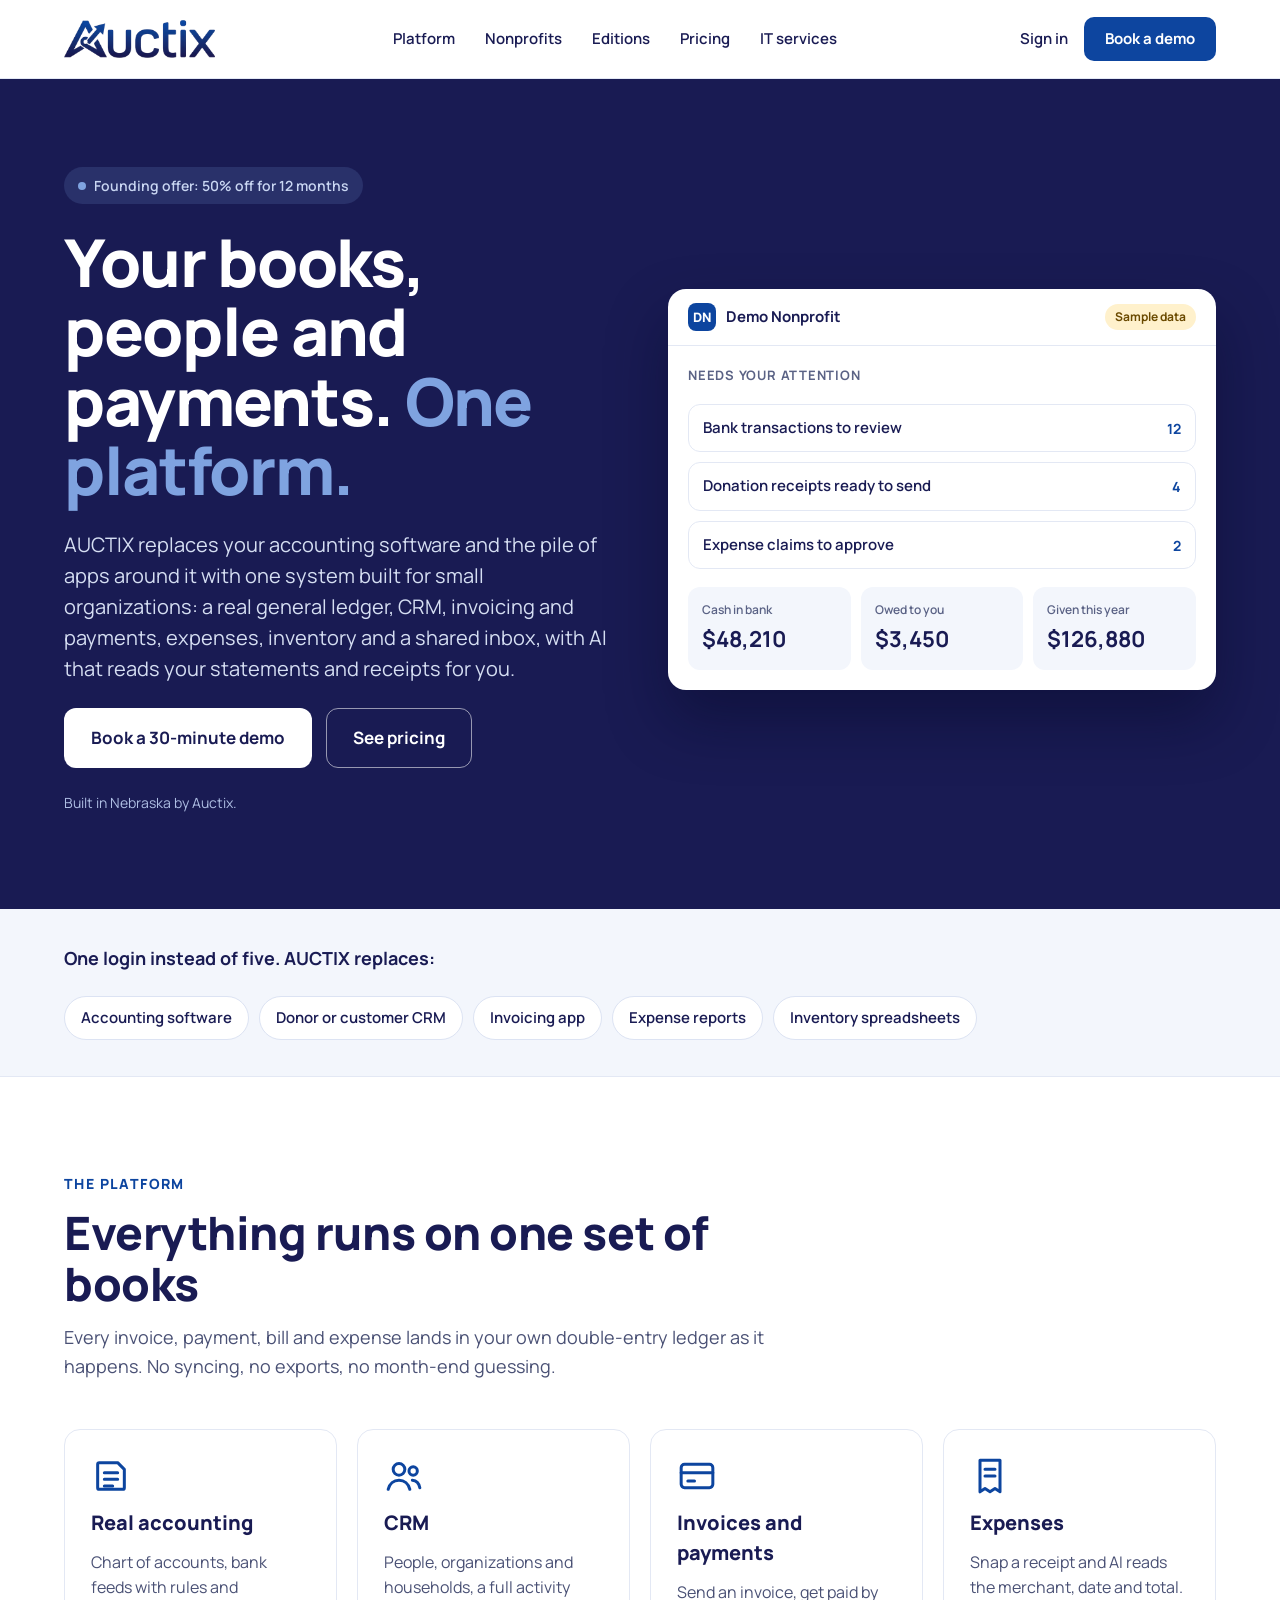
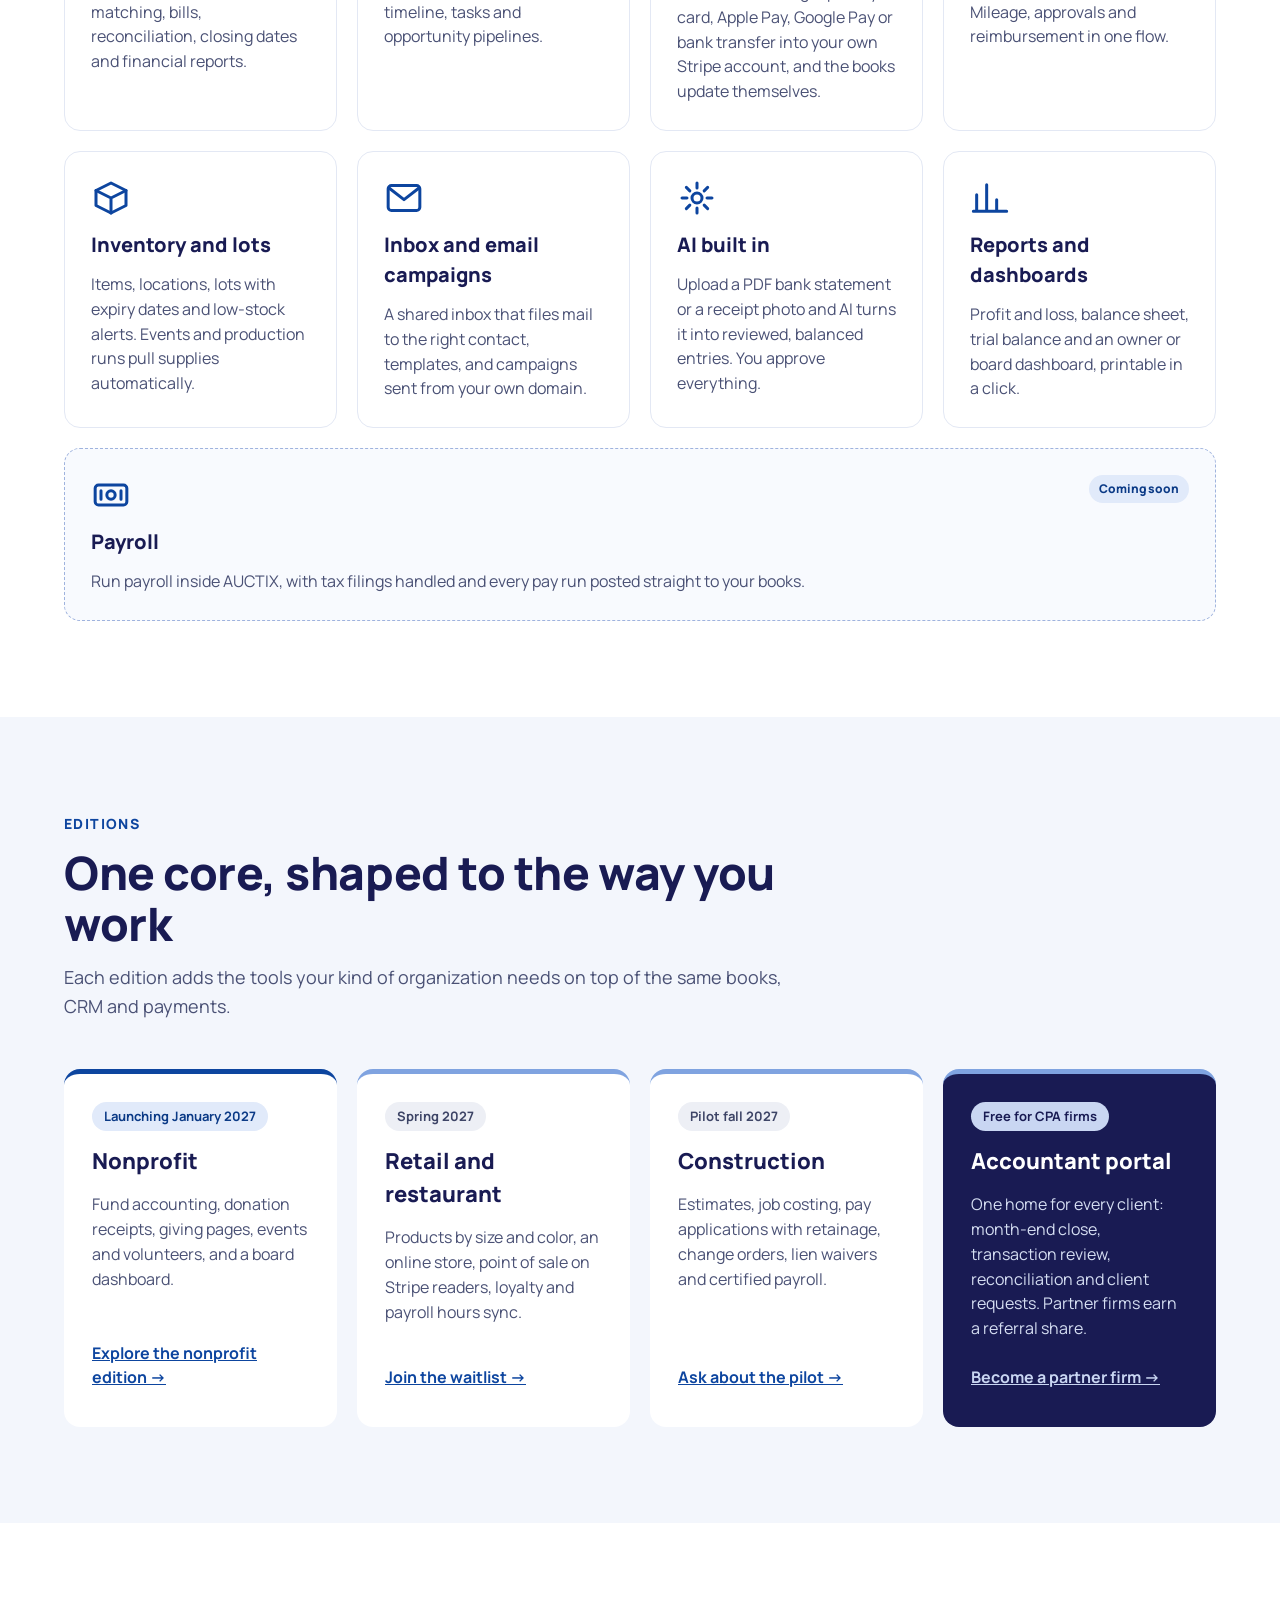
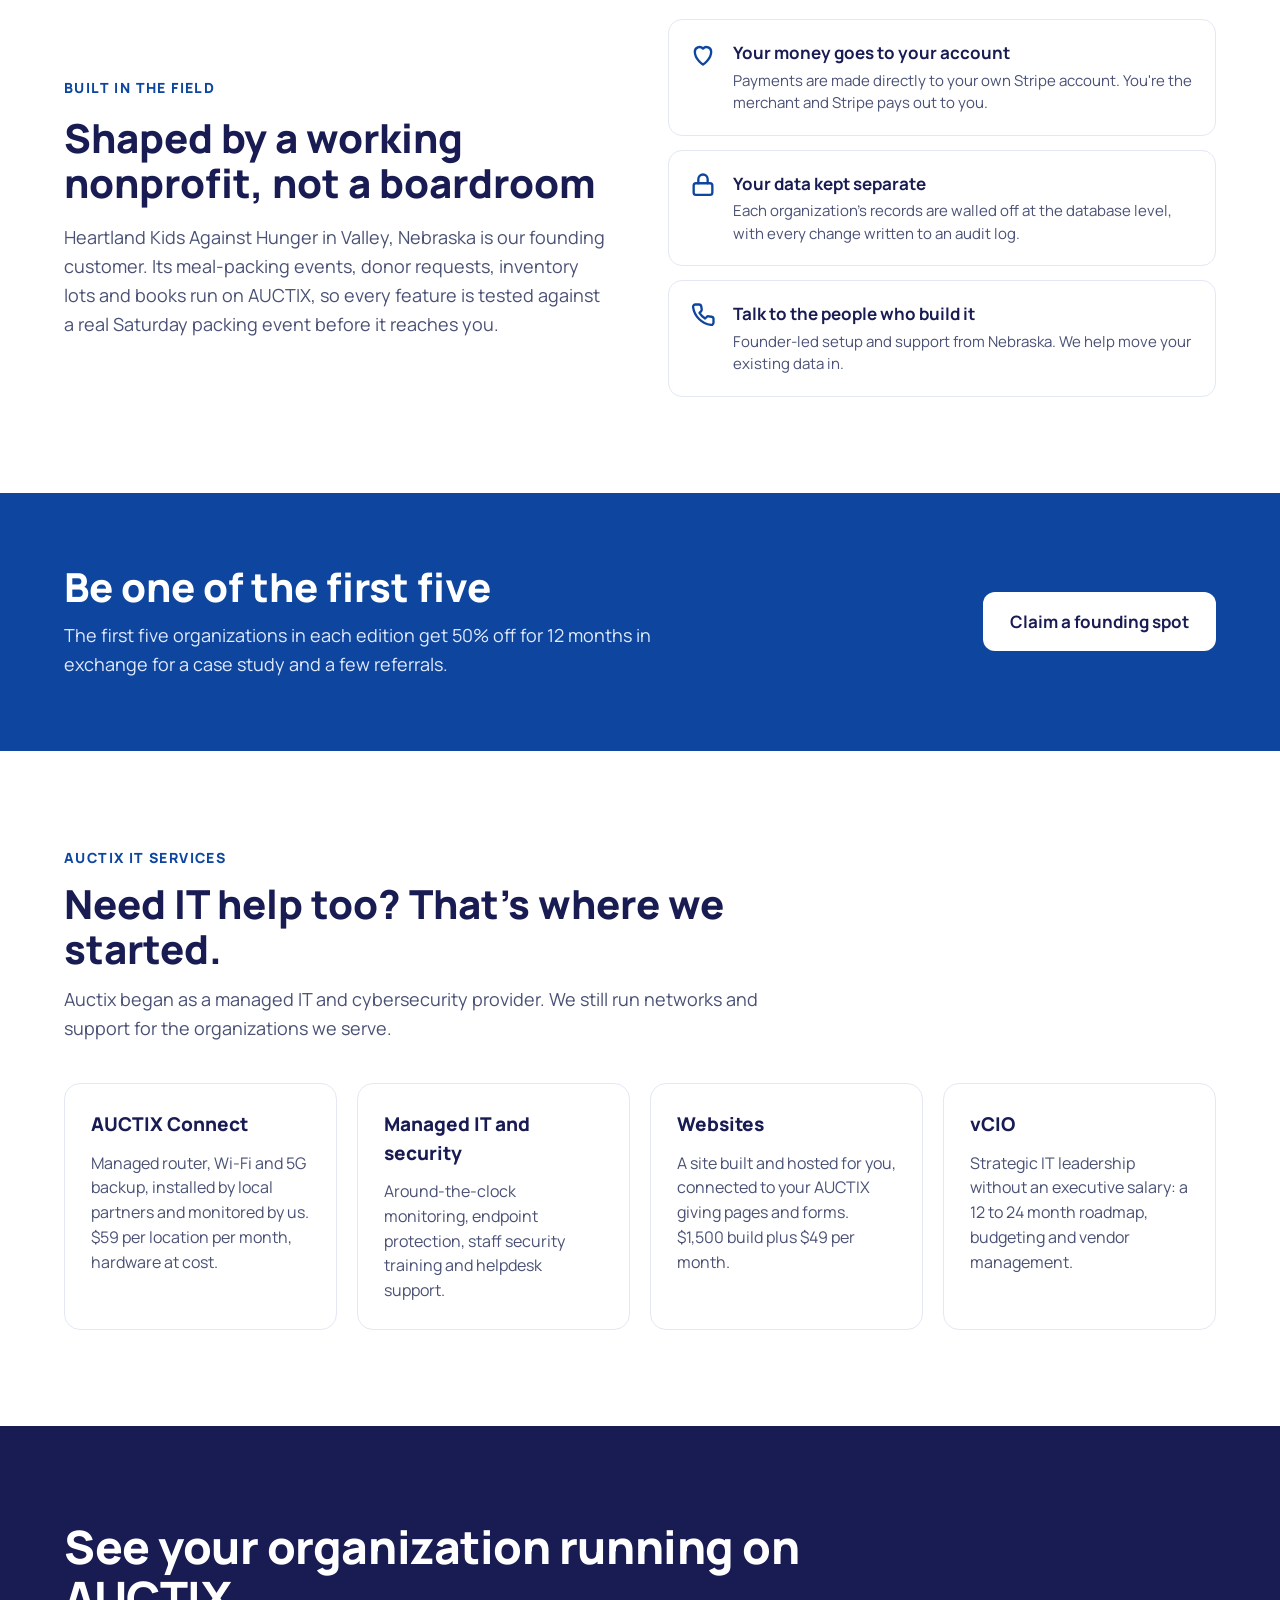
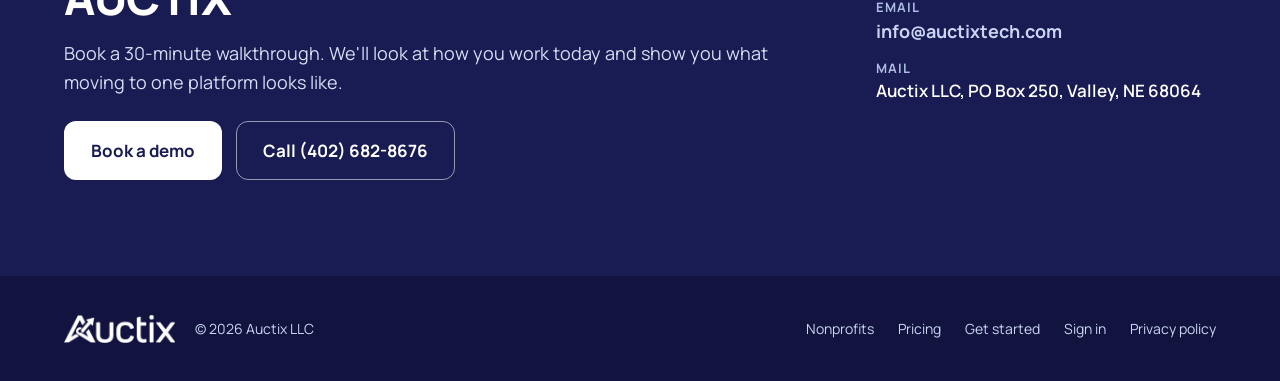
==== index.html @ 857198c6 "auctixtech.com: AUCTIX marketing site Static site converted from the approved design canvas: home, n" ====
<!doctype html>
<html lang="en">
<head>
<meta charset="utf-8">
<meta name="viewport" content="width=device-width, initial-scale=1">
<title>AUCTIX: accounting, CRM and payments in one platform</title>
<meta name="description" content="AUCTIX replaces your accounting software and the apps around it: a real general ledger, CRM, invoicing and payments, expenses, inventory and a shared inbox, built for nonprofits and small businesses.">
<link rel="canonical" href="https://auctixtech.com/">
<meta property="og:type" content="website">
<meta property="og:site_name" content="AUCTIX">
<meta property="og:title" content="AUCTIX: your books, people and payments in one platform">
<meta property="og:description" content="Accounting, CRM, invoicing, expenses and inventory for nonprofits and small businesses.">
<meta property="og:url" content="https://auctixtech.com/">
<meta property="og:image" content="https://auctixtech.com/assets/img/og-image.png">
<meta name="twitter:card" content="summary_large_image">
<link rel="icon" type="image/png" sizes="32x32" href="/assets/img/favicon-32.png">
<link rel="apple-touch-icon" href="/assets/img/apple-touch-icon.png">
<link rel="preconnect" href="https://fonts.googleapis.com">
<link rel="preconnect" href="https://fonts.gstatic.com" crossorigin>
<link href="https://fonts.googleapis.com/css2?family=Manrope:wght@400;500;600;700;800&display=swap" rel="stylesheet">
<link rel="stylesheet" href="/assets/css/site.css">
</head>
<body>
<a class="skip" href="#main">Skip to content</a>
<header class="site-header">
  <div class="container">
    <a class="brand" href="/" aria-label="Auctix home"><img src="/assets/img/auctix-logo.png" alt="Auctix" width="151" height="38"></a>
    <nav class="main-nav" aria-label="Main">
      <a href="#platform">Platform</a>
      <a href="/nonprofits">Nonprofits</a>
      <a href="#editions">Editions</a>
      <a href="/pricing">Pricing</a>
      <a href="#it">IT services</a>
    </nav>
    <div class="header-actions">
      <a class="signin" href="https://app.auctixtech.com">Sign in</a>
      <a class="btn btn--primary" href="mailto:info@auctixtech.com?subject=AUCTIX%20demo">Book a demo</a>
    </div>
  </div>
</header>

<main id="main">
<section class="section--navy hero">
  <div class="container split">
    <div class="hero-copy">
      <span class="pill">Founding offer: 50% off for 12 months</span>
      <h1 class="h1">Your books, people and payments. <span class="accent">One platform.</span></h1>
      <p class="lead--hero">AUCTIX replaces your accounting software and the pile of apps around it with one system built for small organizations: a real general ledger, CRM, invoicing and payments, expenses, inventory and a shared inbox, with AI that reads your statements and receipts for you.</p>
      <div class="actions">
        <a class="btn btn--white btn--lg" href="mailto:info@auctixtech.com?subject=AUCTIX%20demo">Book a 30-minute demo</a>
        <a class="btn btn--ghost btn--lg" href="/pricing">See pricing</a>
      </div>
      <p class="small">Built in Nebraska by Auctix.</p>
    </div>
    <div>
      <div class="mock" role="img" aria-label="Example AUCTIX home screen with sample data">
        <div class="mock-top">
          <div class="mock-org"><span>DN</span>Demo Nonprofit</div>
          <span class="mock-sample">Sample data</span>
        </div>
        <div class="mock-body">
          <div class="mock-label">Needs your attention</div>
          <div class="stack" style="gap:10px">
            <div class="mock-item">Bank transactions to review <b>12</b></div>
            <div class="mock-item">Donation receipts ready to send <b>4</b></div>
            <div class="mock-item">Expense claims to approve <b>2</b></div>
          </div>
          <div class="mock-stats">
            <div class="mock-stat"><small>Cash in bank</small><strong>$48,210</strong></div>
            <div class="mock-stat"><small>Owed to you</small><strong>$3,450</strong></div>
            <div class="mock-stat"><small>Given this year</small><strong>$126,880</strong></div>
          </div>
        </div>
      </div>
    </div>
  </div>
</section>

<section class="section--tint replaces">
  <div class="container between">
    <p>One login instead of five. AUCTIX replaces:</p>
    <div class="tags">
      <span class="tag">Accounting software</span>
      <span class="tag">Donor or customer CRM</span>
      <span class="tag">Invoicing app</span>
      <span class="tag">Expense reports</span>
      <span class="tag">Inventory spreadsheets</span>
    </div>
  </div>
</section>

<section class="section" id="platform">
  <div class="container stack-lg">
    <div class="stack intro">
      <div class="eyebrow">The platform</div>
      <h2 class="h2">Everything runs on one set of books</h2>
      <p class="lead">Every invoice, payment, bill and expense lands in your own double-entry ledger as it happens. No syncing, no exports, no month-end guessing.</p>
    </div>
    <div class="row">
      <div class="card">
        <svg class="icon" viewBox="0 0 24 24" fill="none" stroke="#0D459F" stroke-width="1.8" stroke-linecap="round" stroke-linejoin="round" aria-hidden="true"><path d="M4 19V5a1 1 0 0 1 1-1h11l4 4v11a1 1 0 0 1-1 1H5a1 1 0 0 1-1-1z"/><path d="M8 10h8M8 14h8M8 18h5"/></svg>
        <h3 class="h3">Real accounting</h3>
        <p>Chart of accounts, bank feeds with rules and matching, bills, reconciliation, closing dates and financial reports.</p>
      </div>
      <div class="card">
        <svg class="icon" viewBox="0 0 24 24" fill="none" stroke="#0D459F" stroke-width="1.8" stroke-linecap="round" stroke-linejoin="round" aria-hidden="true"><circle cx="9" cy="8" r="3.5"/><path d="M2.5 20c.8-3.5 3.4-5.5 6.5-5.5s5.7 2 6.5 5.5"/><circle cx="17.5" cy="9" r="2.5"/><path d="M17 14.5c2.3.2 4 1.8 4.5 4.5"/></svg>
        <h3 class="h3">CRM</h3>
        <p>People, organizations and households, a full activity timeline, tasks and opportunity pipelines.</p>
      </div>
      <div class="card">
        <svg class="icon" viewBox="0 0 24 24" fill="none" stroke="#0D459F" stroke-width="1.8" stroke-linecap="round" stroke-linejoin="round" aria-hidden="true"><rect x="2.5" y="5" width="19" height="14" rx="2"/><path d="M2.5 10h19M6.5 15h4"/></svg>
        <h3 class="h3">Invoices and payments</h3>
        <p>Send an invoice, get paid by card, Apple Pay, Google Pay or bank transfer into your own Stripe account, and the books update themselves.</p>
      </div>
      <div class="card">
        <svg class="icon" viewBox="0 0 24 24" fill="none" stroke="#0D459F" stroke-width="1.8" stroke-linecap="round" stroke-linejoin="round" aria-hidden="true"><path d="M6 2.5h12v19l-3-2-3 2-3-2-3 2z"/><path d="M9 8h6M9 12h6"/></svg>
        <h3 class="h3">Expenses</h3>
        <p>Snap a receipt and AI reads the merchant, date and total. Mileage, approvals and reimbursement in one flow.</p>
      </div>
      <div class="card">
        <svg class="icon" viewBox="0 0 24 24" fill="none" stroke="#0D459F" stroke-width="1.8" stroke-linecap="round" stroke-linejoin="round" aria-hidden="true"><path d="M3 7.5 12 3l9 4.5v9L12 21l-9-4.5z"/><path d="M3 7.5 12 12l9-4.5M12 12v9"/></svg>
        <h3 class="h3">Inventory and lots</h3>
        <p>Items, locations, lots with expiry dates and low-stock alerts. Events and production runs pull supplies automatically.</p>
      </div>
      <div class="card">
        <svg class="icon" viewBox="0 0 24 24" fill="none" stroke="#0D459F" stroke-width="1.8" stroke-linecap="round" stroke-linejoin="round" aria-hidden="true"><rect x="2.5" y="4.5" width="19" height="15" rx="2"/><path d="m3 6 9 7 9-7"/></svg>
        <h3 class="h3">Inbox and email campaigns</h3>
        <p>A shared inbox that files mail to the right contact, templates, and campaigns sent from your own domain.</p>
      </div>
      <div class="card">
        <svg class="icon" viewBox="0 0 24 24" fill="none" stroke="#0D459F" stroke-width="1.8" stroke-linecap="round" stroke-linejoin="round" aria-hidden="true"><path d="M12 3v3M12 18v3M3 12h3M18 12h3M5.6 5.6l2.1 2.1M16.3 16.3l2.1 2.1M5.6 18.4l2.1-2.1M16.3 7.7l2.1-2.1"/><circle cx="12" cy="12" r="3"/></svg>
        <h3 class="h3">AI built in</h3>
        <p>Upload a PDF bank statement or a receipt photo and AI turns it into reviewed, balanced entries. You approve everything.</p>
      </div>
      <div class="card">
        <svg class="icon" viewBox="0 0 24 24" fill="none" stroke="#0D459F" stroke-width="1.8" stroke-linecap="round" stroke-linejoin="round" aria-hidden="true"><path d="M4 20V10M10 20V4M16 20v-7M22 20H2"/></svg>
        <h3 class="h3">Reports and dashboards</h3>
        <p>Profit and loss, balance sheet, trial balance and an owner or board dashboard, printable in a click.</p>
      </div>
      <div class="card card--soon">
        <div class="card-head">
          <svg class="icon" viewBox="0 0 24 24" fill="none" stroke="#0D459F" stroke-width="1.8" stroke-linecap="round" stroke-linejoin="round" aria-hidden="true"><rect x="2.5" y="6" width="19" height="12" rx="2"/><circle cx="12" cy="12" r="2.5"/><path d="M6 9.5v5M18 9.5v5"/></svg>
          <span class="chip chip--soon">Coming soon</span>
        </div>
        <h3 class="h3">Payroll</h3>
        <p>Run payroll inside AUCTIX, with tax filings handled and every pay run posted straight to your books.</p>
      </div>
    </div>
  </div>
</section>

<section class="section section--tint" id="editions">
  <div class="container stack-lg">
    <div class="stack intro">
      <div class="eyebrow">Editions</div>
      <h2 class="h2">One core, shaped to the way you work</h2>
      <p class="lead">Each edition adds the tools your kind of organization needs on top of the same books, CRM and payments.</p>
    </div>
    <div class="row">
      <div class="card card--edition is-live">
        <span class="chip">Launching January 2027</span>
        <h3 class="h3" style="font-size:22px">Nonprofit</h3>
        <p>Fund accounting, donation receipts, giving pages, events and volunteers, and a board dashboard.</p>
        <a class="more" href="/nonprofits">Explore the nonprofit edition →</a>
      </div>
      <div class="card card--edition">
        <span class="chip chip--gray">Spring 2027</span>
        <h3 class="h3" style="font-size:22px">Retail and restaurant</h3>
        <p>Products by size and color, an online store, point of sale on Stripe readers, loyalty and payroll hours sync.</p>
        <a class="more" href="mailto:info@auctixtech.com?subject=AUCTIX%20retail%20waitlist">Join the waitlist →</a>
      </div>
      <div class="card card--edition">
        <span class="chip chip--gray">Pilot fall 2027</span>
        <h3 class="h3" style="font-size:22px">Construction</h3>
        <p>Estimates, job costing, pay applications with retainage, change orders, lien waivers and certified payroll.</p>
        <a class="more" href="mailto:info@auctixtech.com?subject=AUCTIX%20construction%20pilot">Ask about the pilot →</a>
      </div>
      <div class="card card--edition is-dark" id="accountants">
        <span class="chip chip--light">Free for CPA firms</span>
        <h3 class="h3" style="font-size:22px">Accountant portal</h3>
        <p>One home for every client: month-end close, transaction review, reconciliation and client requests. Partner firms earn a referral share.</p>
        <a class="more" href="mailto:info@auctixtech.com?subject=AUCTIX%20accountant%20portal">Become a partner firm →</a>
      </div>
    </div>
  </div>
</section>

<section class="section">
  <div class="container split">
    <div class="stack" style="gap:18px">
      <div class="eyebrow">Built in the field</div>
      <h2 class="h2--sm">Shaped by a working nonprofit, not a boardroom</h2>
      <p class="lead">Heartland Kids Against Hunger in Valley, Nebraska is our founding customer. Its meal-packing events, donor requests, inventory lots and books run on AUCTIX, so every feature is tested against a real Saturday packing event before it reaches you.</p>
    </div>
    <div class="stack">
      <div class="feature">
        <svg viewBox="0 0 24 24" fill="none" stroke="#0D459F" stroke-width="2" stroke-linecap="round" stroke-linejoin="round" aria-hidden="true"><path d="M12 21s-7-4.5-7-11a4 4 0 0 1 7-2.6A4 4 0 0 1 19 10c0 6.5-7 11-7 11z"/></svg>
        <div><strong>Your money goes to your account</strong><span>Payments are made directly to your own Stripe account. You're the merchant and Stripe pays out to you.</span></div>
      </div>
      <div class="feature">
        <svg viewBox="0 0 24 24" fill="none" stroke="#0D459F" stroke-width="2" stroke-linecap="round" stroke-linejoin="round" aria-hidden="true"><rect x="4" y="10.5" width="16" height="10" rx="2"/><path d="M8 10.5V7a4 4 0 0 1 8 0v3.5"/></svg>
        <div><strong>Your data kept separate</strong><span>Each organization's records are walled off at the database level, with every change written to an audit log.</span></div>
      </div>
      <div class="feature">
        <svg viewBox="0 0 24 24" fill="none" stroke="#0D459F" stroke-width="2" stroke-linecap="round" stroke-linejoin="round" aria-hidden="true"><path d="M21 15.5v3a2 2 0 0 1-2.2 2A18 18 0 0 1 3.5 5.2 2 2 0 0 1 5.5 3h3a2 2 0 0 1 2 1.7l.4 2.4a2 2 0 0 1-.6 1.8L9 10.2a15 15 0 0 0 4.8 4.8l1.3-1.3a2 2 0 0 1 1.8-.6l2.4.4a2 2 0 0 1 1.7 2z"/></svg>
        <div><strong>Talk to the people who build it</strong><span>Founder-led setup and support from Nebraska. We help move your existing data in.</span></div>
      </div>
    </div>
  </div>
</section>

<section class="section--royal section--sm">
  <div class="container between">
    <div class="stack" style="flex:1 1 520px;gap:12px">
      <h2 class="h2--sm">Be one of the first five</h2>
      <p class="lead" style="color:#E1EAFA;max-width:620px">The first five organizations in each edition get 50% off for 12 months in exchange for a case study and a few referrals.</p>
    </div>
    <a class="btn btn--white btn--lg" href="/get-started">Claim a founding spot</a>
  </div>
</section>

<section class="section" id="it">
  <div class="container stack-lg" style="gap:40px">
    <div class="stack intro">
      <div class="eyebrow">Auctix IT services</div>
      <h2 class="h2--sm">Need IT help too? That's where we started.</h2>
      <p class="lead">Auctix began as a managed IT and cybersecurity provider. We still run networks and support for the organizations we serve.</p>
    </div>
    <div class="row">
      <div class="card"><h3 class="h3" style="font-size:19px">AUCTIX Connect</h3><p>Managed router, Wi-Fi and 5G backup, installed by local partners and monitored by us. $59 per location per month, hardware at cost.</p></div>
      <div class="card"><h3 class="h3" style="font-size:19px">Managed IT and security</h3><p>Around-the-clock monitoring, endpoint protection, staff security training and helpdesk support.</p></div>
      <div class="card"><h3 class="h3" style="font-size:19px">Websites</h3><p>A site built and hosted for you, connected to your AUCTIX giving pages and forms. $1,500 build plus $49 per month.</p></div>
      <div class="card"><h3 class="h3" style="font-size:19px">vCIO</h3><p>Strategic IT leadership without an executive salary: a 12 to 24 month roadmap, budgeting and vendor management.</p></div>
    </div>
  </div>
</section>

<section class="section--navy section">
  <div class="container between" style="gap:48px">
    <div class="stack" style="flex:1 1 480px;gap:16px">
      <h2 class="h2">See your organization running on AUCTIX</h2>
      <p class="lead">Book a 30-minute walkthrough. We'll look at how you work today and show you what moving to one platform looks like.</p>
      <div class="actions" style="padding-top:8px">
        <a class="btn btn--white btn--lg" href="mailto:info@auctixtech.com?subject=AUCTIX%20demo">Book a demo</a>
        <a class="btn btn--ghost btn--lg" href="tel:+14026828676">Call (402) 682-8676</a>
      </div>
    </div>
    <div class="contact-list">
      <div><small>Email</small><a href="mailto:info@auctixtech.com">info@auctixtech.com</a></div>
      <div><small>Mail</small><span>Auctix LLC, PO Box 250, Valley, NE 68064</span></div>
    </div>
  </div>
</section>
</main>

<footer class="site-footer">
  <div class="container">
    <div class="brandline"><img src="/assets/img/auctix-logo-white.png" alt="Auctix" width="111" height="28"><span>© 2026 Auctix LLC</span></div>
    <nav aria-label="Footer">
      <a href="/nonprofits">Nonprofits</a>
      <a href="/pricing">Pricing</a>
      <a href="/get-started">Get started</a>
      <a href="https://app.auctixtech.com">Sign in</a>
      <a href="https://app.auctixtech.com/privacy">Privacy policy</a>
    </nav>
  </div>
</footer>
</body>
</html>
---- assets/css/site.css ----
/* AUCTIX marketing site. Brand: navy #191B53, royal #0D459F, light blue #7FA3E0, Manrope. */
:root {
  --navy: #191B53;
  --navy-deep: #12143F;
  --royal: #0D459F;
  --royal-ink: #0B3A86;
  --sky: #7FA3E0;
  --sky-pale: #C9D6F2;
  --on-navy: #D5DEF2;
  --on-navy-muted: #AEBEE3;
  --ink: #191B53;
  --body: #4A5175;
  --body-strong: #2E3557;
  --muted: #5A6285;
  --line: #E3E8F4;
  --line-strong: #DCE3F3;
  --tint: #F3F6FC;
  --chip: #E1EAFA;
  --radius: 16px;
}

*, *::before, *::after { box-sizing: border-box; }
html { scroll-behavior: smooth; }
body { margin: 0; font-family: 'Manrope', system-ui, -apple-system, 'Segoe UI', sans-serif; color: var(--ink); background: #fff; line-height: 1.5; -webkit-font-smoothing: antialiased; }
img { max-width: 100%; height: auto; display: block; }
a { color: var(--royal); }
a:hover { color: var(--navy); }
h1, h2, h3 { margin: 0; font-weight: 800; }
p { margin: 0; }
:focus-visible { outline: 3px solid var(--sky); outline-offset: 2px; }

.skip { position: absolute; left: -9999px; top: 8px; background: #fff; padding: 10px 14px; border-radius: 8px; z-index: 10; }
.skip:focus { left: 8px; }

.container { max-width: 1200px; margin: 0 auto; padding: 0 24px; }
.section { padding: 96px 0; }
.section--sm { padding: 72px 0; }
.section--tint { background: var(--tint); }
.section--navy { background: var(--navy); color: #fff; }
.section--royal { background: var(--royal); color: #fff; }
.stack { display: flex; flex-direction: column; gap: 14px; }
.stack-lg { display: flex; flex-direction: column; gap: 48px; }
.intro { max-width: 720px; }
.row { display: flex; flex-wrap: wrap; gap: 20px; }
.row > * { flex: 1 1 260px; min-width: 0; }
.row--wide > * { flex-basis: 340px; }
.split { display: flex; flex-wrap: wrap; gap: 56px; align-items: center; }
.split > * { flex: 1 1 420px; min-width: 0; }
.between { display: flex; flex-wrap: wrap; align-items: center; justify-content: space-between; gap: 24px; }
.actions { display: flex; flex-wrap: wrap; gap: 14px; }

.eyebrow { font-size: 14px; font-weight: 800; color: var(--royal); text-transform: uppercase; letter-spacing: 0.1em; }
.section--navy .eyebrow { color: var(--sky); }
.h1 { font-size: clamp(40px, 5.4vw, 66px); line-height: 1.05; letter-spacing: -0.02em; }
.h2 { font-size: clamp(30px, 4vw, 46px); line-height: 1.1; letter-spacing: -0.01em; }
.h2--sm { font-size: clamp(28px, 3.4vw, 40px); line-height: 1.12; }
.h3 { font-size: 20px; }
.lead { font-size: 18px; line-height: 1.6; color: var(--body); }
.lead--hero { font-size: 20px; line-height: 1.55; color: var(--on-navy); max-width: 600px; }
.section--navy .lead, .section--royal .lead { color: var(--on-navy); }
.accent { color: var(--sky); }
.small { font-size: 14px; color: var(--on-navy-muted); }
.note { font-size: 13px; line-height: 1.5; color: var(--muted); }

/* Buttons */
.btn { display: inline-flex; align-items: center; justify-content: center; min-height: 48px; padding: 14px 24px; border-radius: 12px; font: inherit; font-weight: 700; font-size: 16px; text-decoration: none; border: 1.5px solid transparent; cursor: pointer; text-align: center; }
.btn--lg { padding: 16px 26px; font-size: 17px; }
.btn--primary { background: var(--royal); color: #fff; }
.btn--primary:hover { background: var(--navy); color: #fff; }
.btn--outline { background: #fff; color: var(--royal); border-color: var(--royal); }
.btn--outline:hover { background: var(--chip); color: var(--navy); }
.btn--white { background: #fff; color: var(--navy); }
.btn--white:hover { background: #E8EEFA; color: var(--navy); }
.btn--ghost { background: transparent; color: #fff; border-color: rgba(255,255,255,0.55); }
.btn--ghost:hover { background: rgba(255,255,255,0.1); color: #fff; }

/* Header */
.site-header { background: #fff; border-bottom: 1px solid var(--line); }
.site-header .container { display: flex; flex-wrap: wrap; align-items: center; justify-content: space-between; gap: 16px; padding-top: 14px; padding-bottom: 14px; }
.brand { display: flex; align-items: center; padding: 6px 0; }
.brand img { height: 38px; width: auto; }
.main-nav { display: flex; flex-wrap: wrap; align-items: center; gap: 22px; }
.main-nav a, .header-actions .signin { color: var(--ink); text-decoration: none; font-weight: 600; font-size: 15px; padding: 12px 4px; }
.main-nav a:hover, .main-nav a[aria-current="page"] { color: var(--royal); }
.header-actions { display: flex; align-items: center; gap: 12px; }
.header-actions .btn { min-height: 44px; padding: 10px 20px; font-size: 15px; border-radius: 10px; }

/* Footer */
.site-footer { background: var(--navy-deep); color: var(--sky-pale); font-size: 14px; }
.site-footer .container { display: flex; flex-wrap: wrap; align-items: center; justify-content: space-between; gap: 20px; padding-top: 32px; padding-bottom: 32px; }
.site-footer .brandline { display: flex; flex-wrap: wrap; align-items: center; gap: 20px; }
.site-footer img { height: 28px; width: auto; }
.site-footer nav { display: flex; flex-wrap: wrap; gap: 24px; }
.site-footer a { color: var(--sky-pale); text-decoration: none; padding: 10px 0; }
.site-footer a:hover { color: #fff; }

/* Chips and pills */
.pill { align-self: flex-start; display: inline-flex; align-items: center; gap: 8px; padding: 8px 14px; border-radius: 999px; background: rgba(127,163,224,0.16); color: var(--sky-pale); font-size: 14px; font-weight: 600; }
.pill::before { content: ""; width: 8px; height: 8px; border-radius: 999px; background: var(--sky); }
.pill--solid { background: var(--royal); color: #fff; font-size: 15px; font-weight: 700; padding: 12px 18px; }
.chip { align-self: flex-start; display: inline-block; font-size: 13px; font-weight: 700; padding: 5px 12px; border-radius: 999px; background: var(--chip); color: var(--royal-ink); }
.chip--gray { background: #EDEFF5; color: #3D4466; }
.chip--soon { font-size: 12px; font-weight: 800; padding: 5px 10px; }
.chip--light { background: var(--sky-pale); color: var(--navy); }
.tag { padding: 10px 16px; border-radius: 999px; background: #fff; border: 1px solid var(--line-strong); font-size: 15px; font-weight: 600; }

/* Cards */
.card { border: 1px solid var(--line); border-radius: var(--radius); padding: 26px; display: flex; flex-direction: column; gap: 12px; background: #fff; }
.card p { font-size: 16px; line-height: 1.55; color: var(--body); }
.card--soon { border: 1px dashed #9FB3DE; background: #F8FAFE; }
.card--edition { border: 0; border-top: 5px solid var(--sky); padding: 28px; gap: 14px; }
.card--edition.is-live { border-top-color: var(--royal); }
.card--edition.is-dark { background: var(--navy); color: #fff; }
.card--edition.is-dark p { color: var(--on-navy); }
.card--edition.is-dark a { color: var(--sky-pale); }
.card .more { margin-top: auto; font-weight: 700; font-size: 16px; padding: 10px 0; }
.card-head { display: flex; align-items: center; justify-content: space-between; gap: 10px; }
.icon { width: 40px; height: 40px; flex: none; }
.feature { display: flex; gap: 16px; align-items: flex-start; padding: 20px; border: 1px solid var(--line); border-radius: 14px; }
.feature svg { width: 28px; height: 28px; flex: none; }
.feature strong { display: block; font-size: 17px; }
.feature span { display: block; font-size: 15px; line-height: 1.5; color: var(--body); padding-top: 4px; }

/* Hero */
.hero { padding: 88px 0 96px; }
.hero .split { gap: 56px; }
.hero-copy { display: flex; flex-direction: column; gap: 24px; }
.mock { background: #fff; color: var(--ink); border-radius: 18px; box-shadow: 0 30px 60px rgba(6,8,40,0.45); overflow: hidden; }
.mock-top { display: flex; align-items: center; justify-content: space-between; padding: 14px 20px; border-bottom: 1px solid var(--line); }
.mock-org { display: flex; align-items: center; gap: 10px; font-weight: 700; font-size: 15px; }
.mock-org span { width: 28px; height: 28px; border-radius: 8px; background: var(--royal); color: #fff; display: inline-flex; align-items: center; justify-content: center; font-weight: 800; font-size: 13px; }
.mock-sample { font-size: 12px; font-weight: 700; color: #6B4A00; background: #FFF1CC; padding: 4px 10px; border-radius: 999px; }
.mock-body { padding: 20px; display: flex; flex-direction: column; gap: 18px; }
.mock-label { font-size: 13px; font-weight: 700; color: var(--muted); text-transform: uppercase; letter-spacing: 0.06em; }
.mock-item { display: flex; align-items: center; justify-content: space-between; padding: 12px 14px; border: 1px solid var(--line); border-radius: 12px; font-size: 15px; font-weight: 600; }
.mock-item b { font-size: 14px; color: var(--royal); }
.mock-stats { display: flex; flex-wrap: wrap; gap: 10px; }
.mock-stat { flex: 1 1 120px; background: var(--tint); border-radius: 12px; padding: 14px; }
.mock-stat small { display: block; font-size: 12px; font-weight: 600; color: var(--muted); }
.mock-stat strong { display: block; font-size: 22px; padding-top: 4px; }
.replaces { padding: 36px 0; border-bottom: 1px solid var(--line); }
.replaces p { font-size: 18px; font-weight: 700; }
.tags { display: flex; flex-wrap: wrap; gap: 10px; }

/* Lists */
.checks { margin: 0; padding: 0; list-style: none; display: flex; flex-direction: column; gap: 10px; font-size: 15px; line-height: 1.45; color: var(--body-strong); }
.checks li { display: flex; gap: 10px; }
.checks li::before { content: ""; flex: none; width: 18px; height: 18px; margin-top: 2px; background: no-repeat center/18px url("data:image/svg+xml,%3Csvg xmlns='http://www.w3.org/2000/svg' viewBox='0 0 24 24' fill='none' stroke='%230D459F' stroke-width='2.5' stroke-linecap='round' stroke-linejoin='round'%3E%3Cpath d='M5 12.5l4.5 4.5L19 7.5'/%3E%3C/svg%3E"); }
.bullets { margin: 0; padding-left: 20px; display: flex; flex-direction: column; gap: 12px; font-size: 17px; line-height: 1.5; }
.step-num { width: 44px; height: 44px; border-radius: 12px; background: var(--chip); color: var(--royal); display: flex; align-items: center; justify-content: center; font-weight: 800; font-size: 18px; }

/* Pricing */
.plan { border: 1px solid var(--line); border-radius: 18px; padding: 30px; display: flex; flex-direction: column; gap: 16px; background: #fff; }
.plan--featured { border: 2px solid var(--royal); box-shadow: 0 18px 40px rgba(13,69,159,0.14); }
.plan-name { font-size: 19px; font-weight: 800; }
.price { font-size: 46px; font-weight: 800; line-height: 1; }
.price small, .price-sm small { font-size: 17px; font-weight: 600; color: var(--muted); }
.price-sm { font-size: 38px; font-weight: 800; line-height: 1.1; }
.price-sm small { font-size: 15px; }
.plan .btn { margin-top: auto; }
.plan p { font-size: 15px; line-height: 1.5; color: var(--body); }
.plan .desc { color: var(--body-strong); }
.callout { display: flex; flex-wrap: wrap; align-items: center; justify-content: space-between; gap: 16px; padding: 20px 24px; border-radius: 14px; background: var(--tint); font-size: 16px; line-height: 1.5; }
.callout > div { display: flex; flex-direction: column; gap: 6px; }
.table-wrap { overflow-x: auto; border: 1px solid var(--line); border-radius: var(--radius); }
.compare { width: 100%; min-width: 680px; border-collapse: collapse; font-size: 15px; line-height: 1.45; }
.compare th, .compare td { padding: 16px 18px; text-align: left; vertical-align: top; }
.compare thead tr { background: var(--tint); }
.compare thead th { padding: 14px 18px; font-weight: 800; }
.compare tbody tr { border-top: 1px solid var(--line); }
.compare td { color: var(--body); }
.compare td.ours { color: var(--body-strong); }
.compare td.ours strong, .compare th.ours { color: var(--royal); }
.compare td strong { color: var(--ink); }
.panel { background: var(--navy); color: #fff; border-radius: 20px; padding: 40px; display: flex; flex-wrap: wrap; gap: 32px; align-items: center; justify-content: space-between; }
.panel > div { flex: 1 1 520px; min-width: 0; display: flex; flex-direction: column; gap: 12px; }
.panel p { font-size: 17px; line-height: 1.6; color: var(--on-navy); }
.addon-price { font-size: 26px; font-weight: 800; color: var(--royal); }
.addon-price small { font-size: 15px; font-weight: 600; color: var(--muted); }
.faq { max-width: 900px; margin: 0 auto; padding: 0 24px; display: flex; flex-direction: column; gap: 24px; }
.faq-item { border-top: 1px solid var(--line); padding-top: 20px; display: flex; flex-direction: column; gap: 8px; }
.faq-item:last-child { border-bottom: 1px solid var(--line); padding-bottom: 20px; }
.faq-item h3 { font-size: 18px; }
.faq-item p { font-size: 16px; line-height: 1.6; color: var(--body); }
.summary-plan { border-radius: var(--radius); padding: 26px; background: rgba(255,255,255,0.06); border: 1px solid rgba(201,214,242,0.25); }
.summary-plan.is-featured { background: #fff; color: var(--ink); border: 0; }
.summary-plan .name { font-size: 17px; font-weight: 700; color: var(--sky-pale); }
.summary-plan.is-featured .name { color: var(--royal); }
.summary-plan .price { font-size: 40px; padding-top: 8px; }
.summary-plan .price small { font-size: 16px; color: var(--on-navy-muted); }
.summary-plan.is-featured .price small { color: var(--muted); }
.summary-plan p { margin-top: 10px; font-size: 15px; line-height: 1.5; color: var(--on-navy); }
.summary-plan.is-featured p { color: #3D4466; }

/* Contact block */
.contact-list { flex: 0 1 340px; display: flex; flex-direction: column; gap: 14px; }
.contact-list small { display: block; font-size: 13px; font-weight: 700; color: var(--on-navy-muted); text-transform: uppercase; letter-spacing: 0.08em; }
.contact-list a { color: var(--sky-pale); text-decoration: none; font-size: 18px; font-weight: 700; }
.contact-list a:hover { color: #fff; }
.contact-list span { font-size: 17px; font-weight: 600; color: #fff; }

/* Get started form */
.gs { padding: 56px 0 88px; background: var(--tint); }
.gs .container { display: flex; flex-wrap: wrap; gap: 40px; align-items: flex-start; }
.gs-aside { flex: 1 1 320px; min-width: 0; background: var(--navy); color: #fff; border-radius: 20px; padding: 36px; display: flex; flex-direction: column; gap: 22px; }
.gs-aside .lead { color: var(--on-navy); font-size: 17px; }
.gs-steps { display: flex; flex-direction: column; gap: 16px; padding-top: 6px; }
.gs-steps > div { display: flex; gap: 14px; align-items: flex-start; }
.gs-steps b { width: 32px; height: 32px; border-radius: 999px; background: var(--sky); color: var(--navy); display: flex; align-items: center; justify-content: center; font-weight: 800; flex: none; }
.gs-steps strong { display: block; }
.gs-steps span { display: block; font-size: 15px; color: var(--sky-pale); padding-top: 2px; }
.gs-aside .offer { border-top: 1px solid rgba(201,214,242,0.25); padding-top: 18px; font-size: 15px; color: var(--sky-pale); }
.gs-card { flex: 999 1 560px; min-width: 0; background: #fff; border-radius: 20px; border: 1px solid var(--line); padding: 36px; display: flex; flex-direction: column; gap: 26px; }
.progress { display: flex; flex-wrap: wrap; gap: 10px; margin: 0; padding: 0; list-style: none; }
.progress li { padding: 8px 14px; border-radius: 999px; font-size: 14px; font-weight: 700; background: var(--tint); color: var(--muted); }
.progress li.is-done { background: var(--chip); color: var(--royal-ink); }
.progress li.is-active { background: var(--royal); color: #fff; }
.gs-step { display: flex; flex-direction: column; gap: 20px; border: 0; margin: 0; padding: 0; min-width: 0; }
.gs-step[hidden] { display: none; }
.gs-step legend { padding: 0; }
.gs-step legend h2 { font-size: 26px; }
.gs-step .hint { margin-top: 6px; font-size: 16px; color: var(--body); }
.fields { display: flex; flex-wrap: wrap; gap: 18px; }
.field { flex: 1 1 240px; display: flex; flex-direction: column; gap: 8px; }
.field label, .field .label { font-weight: 700; font-size: 15px; }
.field .optional { font-weight: 500; color: var(--muted); }
input[type=text], input[type=email], input[type=tel], input[type=number], select, textarea { width: 100%; font: inherit; font-size: 16px; color: var(--ink); background: #fff; border: 1.5px solid #CBD4EA; border-radius: 10px; padding: 12px 14px; min-height: 48px; }
textarea { min-height: 120px; resize: vertical; }
.checkgrid { display: flex; flex-wrap: wrap; gap: 12px; }
.check { flex: 1 1 260px; display: flex; gap: 12px; align-items: flex-start; padding: 14px 16px; border-radius: 12px; cursor: pointer; min-height: 48px; border: 1.5px solid var(--line-strong); background: #fff; }
.check:hover { border-color: var(--royal); }
.check:has(input:checked) { border-color: var(--royal); background: var(--tint); }
.check input { width: 20px; height: 20px; accent-color: var(--royal); flex: none; margin: 2px 0 0; }
.check b { display: block; font-size: 15px; }
.check small { display: block; font-size: 13px; color: var(--muted); }
.hp { position: absolute; left: -10000px; width: 1px; height: 1px; overflow: hidden; }
.form-error { padding: 12px 16px; border-radius: 10px; background: #FDECEC; color: #8A1C1C; font-size: 15px; font-weight: 600; }
.form-nav { display: flex; flex-wrap: wrap; justify-content: space-between; gap: 12px; border-top: 1px solid var(--line); padding-top: 22px; }
.form-nav .spacer { flex: 1 1 0; }
.result { display: flex; flex-direction: column; gap: 22px; }
.result-head { display: flex; align-items: center; gap: 14px; }
.result-head svg { width: 44px; height: 44px; flex: none; }
.result-head h2 { font-size: 28px; }
.stats { display: flex; flex-wrap: wrap; gap: 14px; }
.stat { flex: 1 1 160px; background: var(--tint); border-radius: 14px; padding: 18px; }
.stat small { display: block; font-size: 13px; font-weight: 700; color: var(--muted); }
.stat strong { display: block; font-size: 30px; padding-top: 4px; }
.rec { border: 2px solid var(--royal); border-radius: var(--radius); padding: 24px; display: flex; flex-direction: column; gap: 12px; }
.rec .plan-title { font-size: 24px; font-weight: 800; }
.rec .plan-title span { color: var(--royal); }
.rec p { font-size: 16px; line-height: 1.55; color: var(--body); }
.covered { display: flex; flex-wrap: wrap; gap: 8px; margin: 0; padding: 0; list-style: none; }
.covered li { padding: 8px 14px; border-radius: 999px; background: var(--chip); color: var(--royal-ink); font-size: 14px; font-weight: 700; }
.sent-note { font-size: 15px; color: var(--body); }

/* 404 */
.notfound { padding: 120px 0; text-align: center; }
.notfound .actions { justify-content: center; }

@media (max-width: 640px) {
  .section { padding: 72px 0; }
  .hero { padding: 64px 0 72px; }
  .gs-card, .gs-aside, .panel { padding: 24px; }
  .main-nav { gap: 4px 14px; }
  .main-nav a, .header-actions .signin { padding: 8px 2px; font-size: 14px; }
  .site-header .container { gap: 8px 16px; }
}
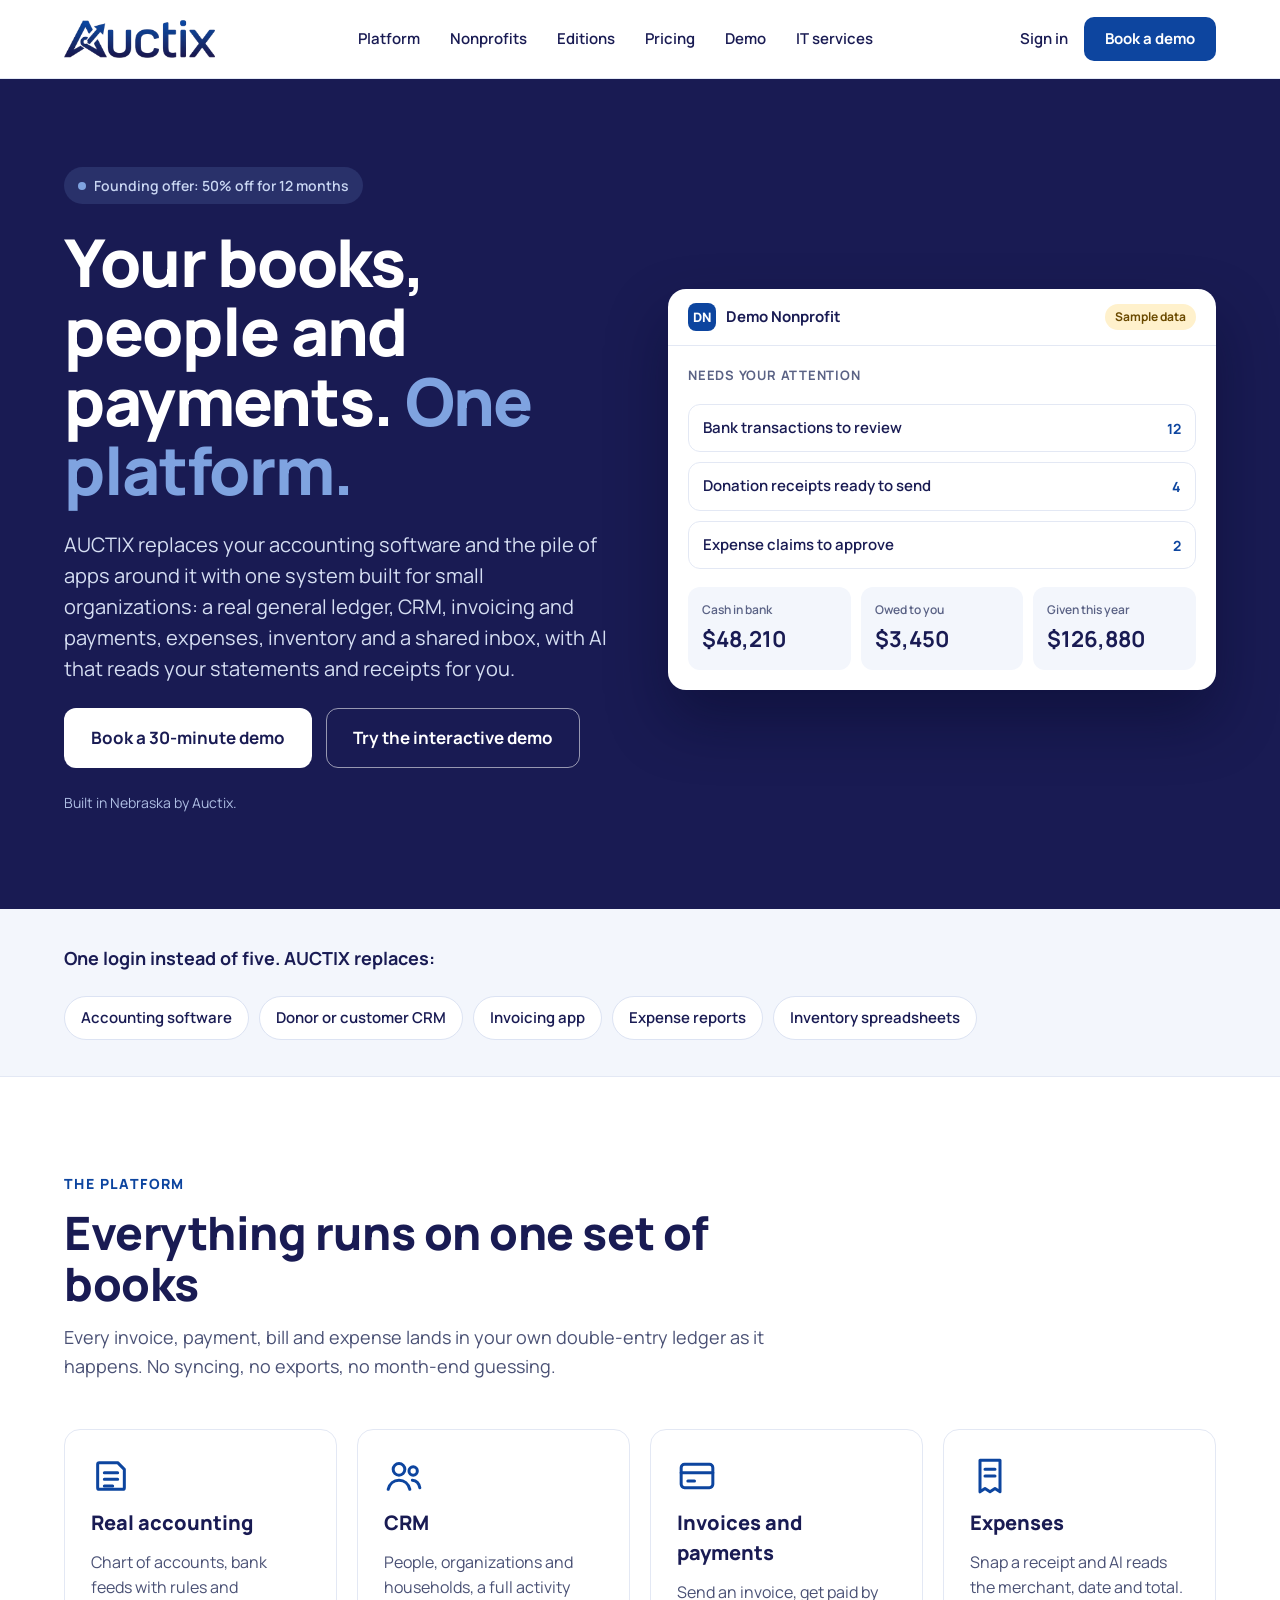
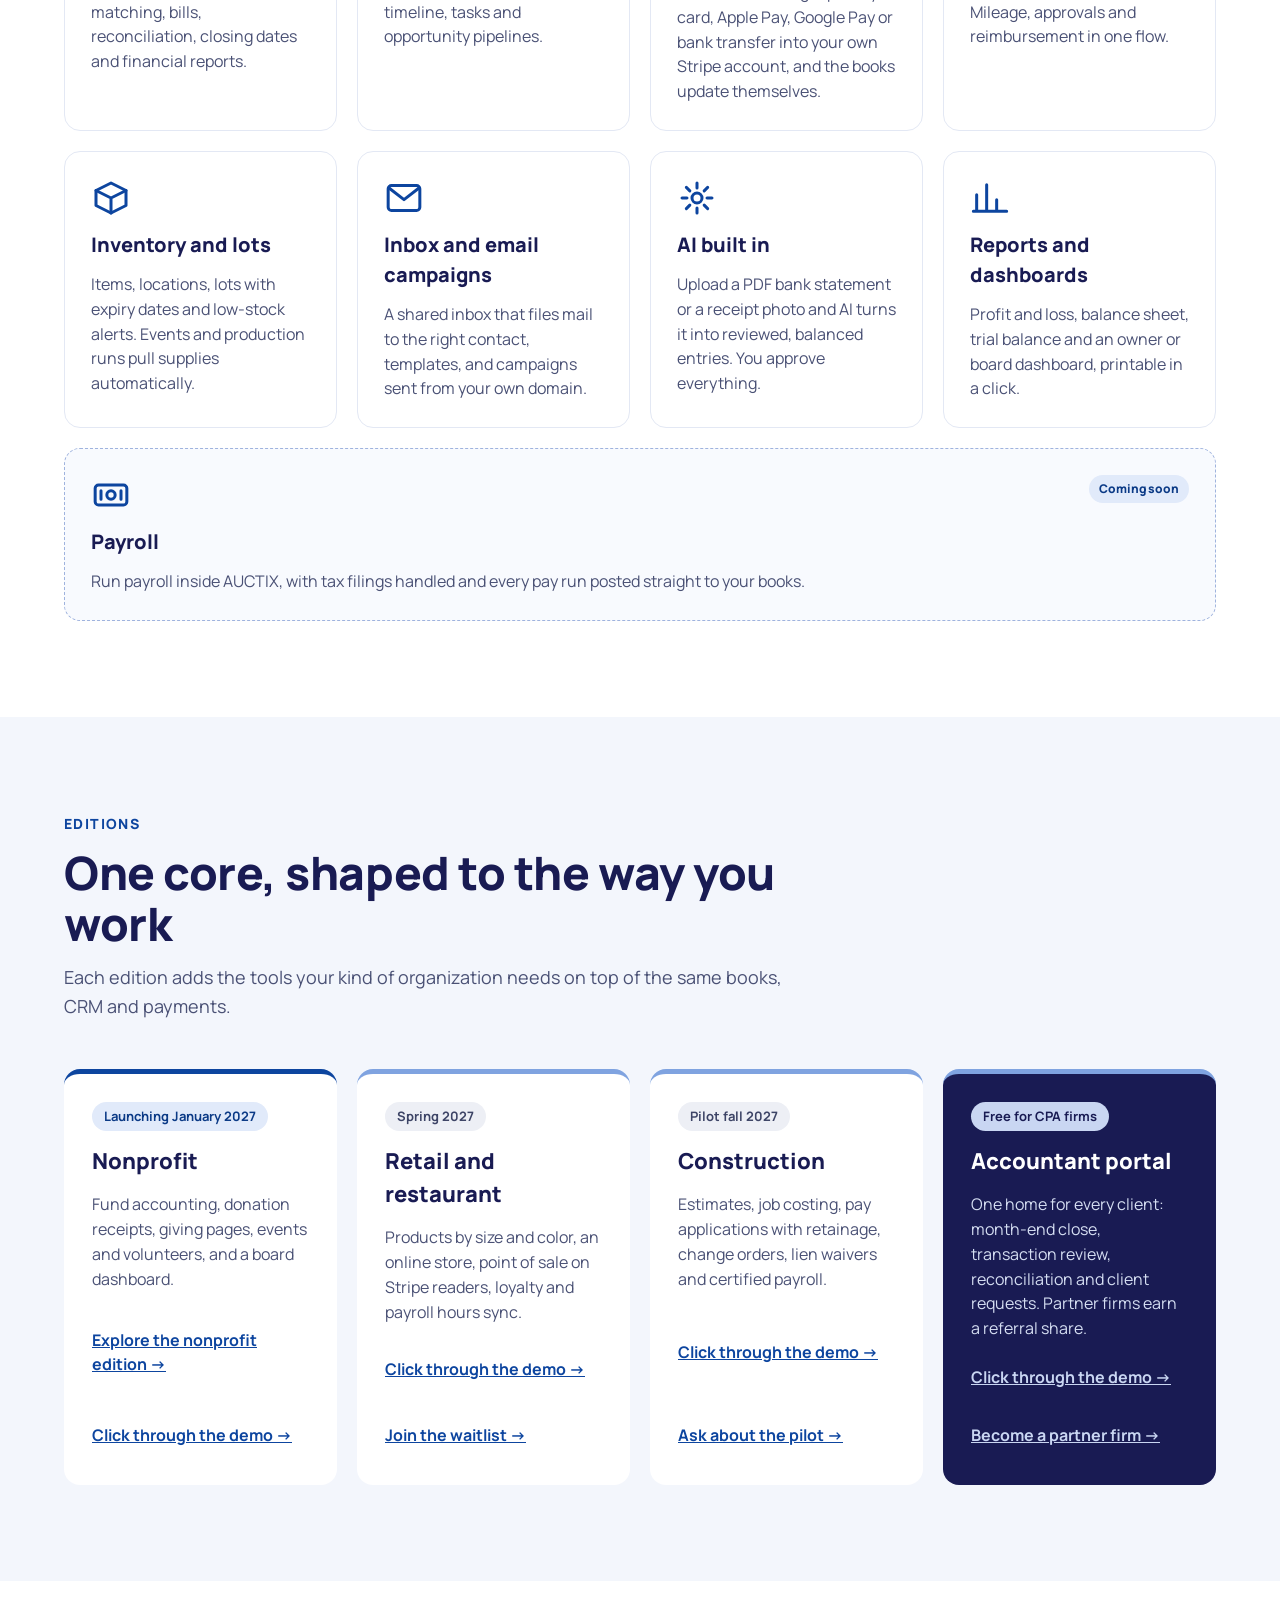
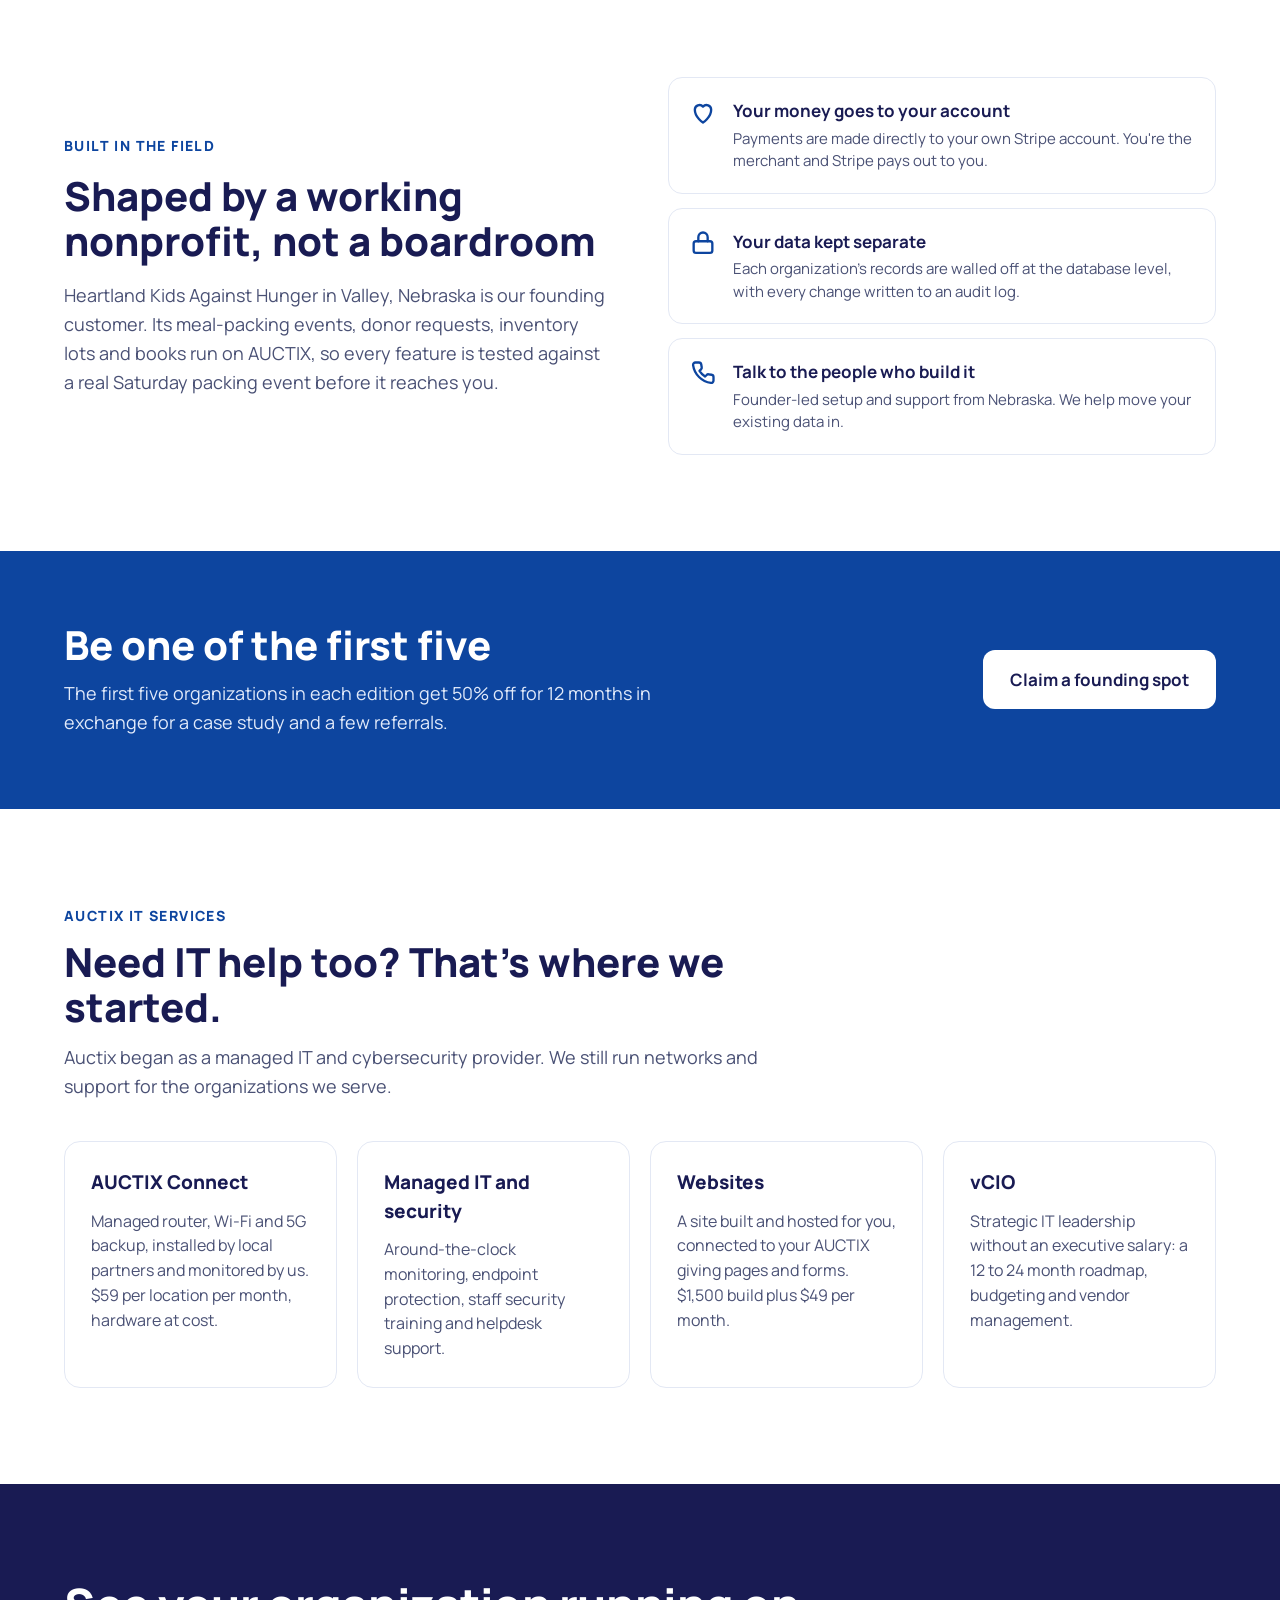
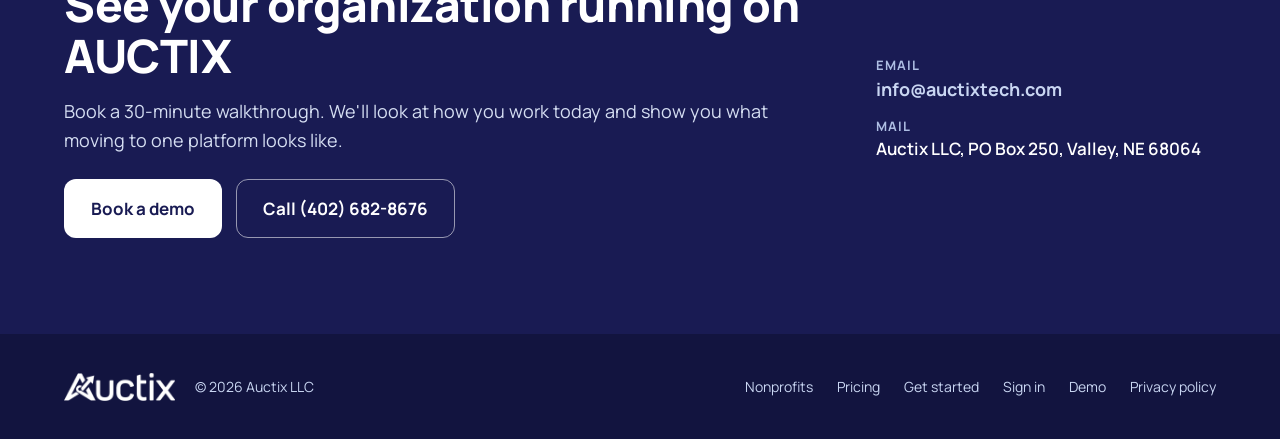
==== commit f56ac16d: "Add interactive click-through demo at /demo - demo.html: self-contained demo with sample data for al" ====
--- a/index.html
+++ b/index.html
@@ -30,6 +30,7 @@
       <a href="/nonprofits">Nonprofits</a>
       <a href="#editions">Editions</a>
       <a href="/pricing">Pricing</a>
+      <a href="/demo">Demo</a>
       <a href="#it">IT services</a>
     </nav>
     <div class="header-actions">
@@ -48,7 +49,7 @@
       <p class="lead--hero">AUCTIX replaces your accounting software and the pile of apps around it with one system built for small organizations: a real general ledger, CRM, invoicing and payments, expenses, inventory and a shared inbox, with AI that reads your statements and receipts for you.</p>
       <div class="actions">
         <a class="btn btn--white btn--lg" href="mailto:info@auctixtech.com?subject=AUCTIX%20demo">Book a 30-minute demo</a>
-        <a class="btn btn--ghost btn--lg" href="/pricing">See pricing</a>
+        <a class="btn btn--ghost btn--lg" href="/demo">Try the interactive demo</a>
       </div>
       <p class="small">Built in Nebraska by Auctix.</p>
     </div>
@@ -162,23 +163,27 @@
         <h3 class="h3" style="font-size:22px">Nonprofit</h3>
         <p>Fund accounting, donation receipts, giving pages, events and volunteers, and a board dashboard.</p>
         <a class="more" href="/nonprofits">Explore the nonprofit edition →</a>
+        <a class="more" href="/demo#np-overview">Click through the demo →</a>
       </div>
       <div class="card card--edition">
         <span class="chip chip--gray">Spring 2027</span>
         <h3 class="h3" style="font-size:22px">Retail and restaurant</h3>
         <p>Products by size and color, an online store, point of sale on Stripe readers, loyalty and payroll hours sync.</p>
+        <a class="more" href="/demo#rt-dash">Click through the demo →</a>
         <a class="more" href="mailto:info@auctixtech.com?subject=AUCTIX%20retail%20waitlist">Join the waitlist →</a>
       </div>
       <div class="card card--edition">
         <span class="chip chip--gray">Pilot fall 2027</span>
         <h3 class="h3" style="font-size:22px">Construction</h3>
         <p>Estimates, job costing, pay applications with retainage, change orders, lien waivers and certified payroll.</p>
+        <a class="more" href="/demo#cn-jobs">Click through the demo →</a>
         <a class="more" href="mailto:info@auctixtech.com?subject=AUCTIX%20construction%20pilot">Ask about the pilot →</a>
       </div>
       <div class="card card--edition is-dark" id="accountants">
         <span class="chip chip--light">Free for CPA firms</span>
         <h3 class="h3" style="font-size:22px">Accountant portal</h3>
         <p>One home for every client: month-end close, transaction review, reconciliation and client requests. Partner firms earn a referral share.</p>
+        <a class="more" href="/demo#ac-firm">Click through the demo →</a>
         <a class="more" href="mailto:info@auctixtech.com?subject=AUCTIX%20accountant%20portal">Become a partner firm →</a>
       </div>
     </div>
@@ -261,6 +266,7 @@
       <a href="/pricing">Pricing</a>
       <a href="/get-started">Get started</a>
       <a href="https://app.auctixtech.com">Sign in</a>
+      <a href="/demo">Demo</a>
       <a href="https://app.auctixtech.com/privacy">Privacy policy</a>
     </nav>
   </div>
